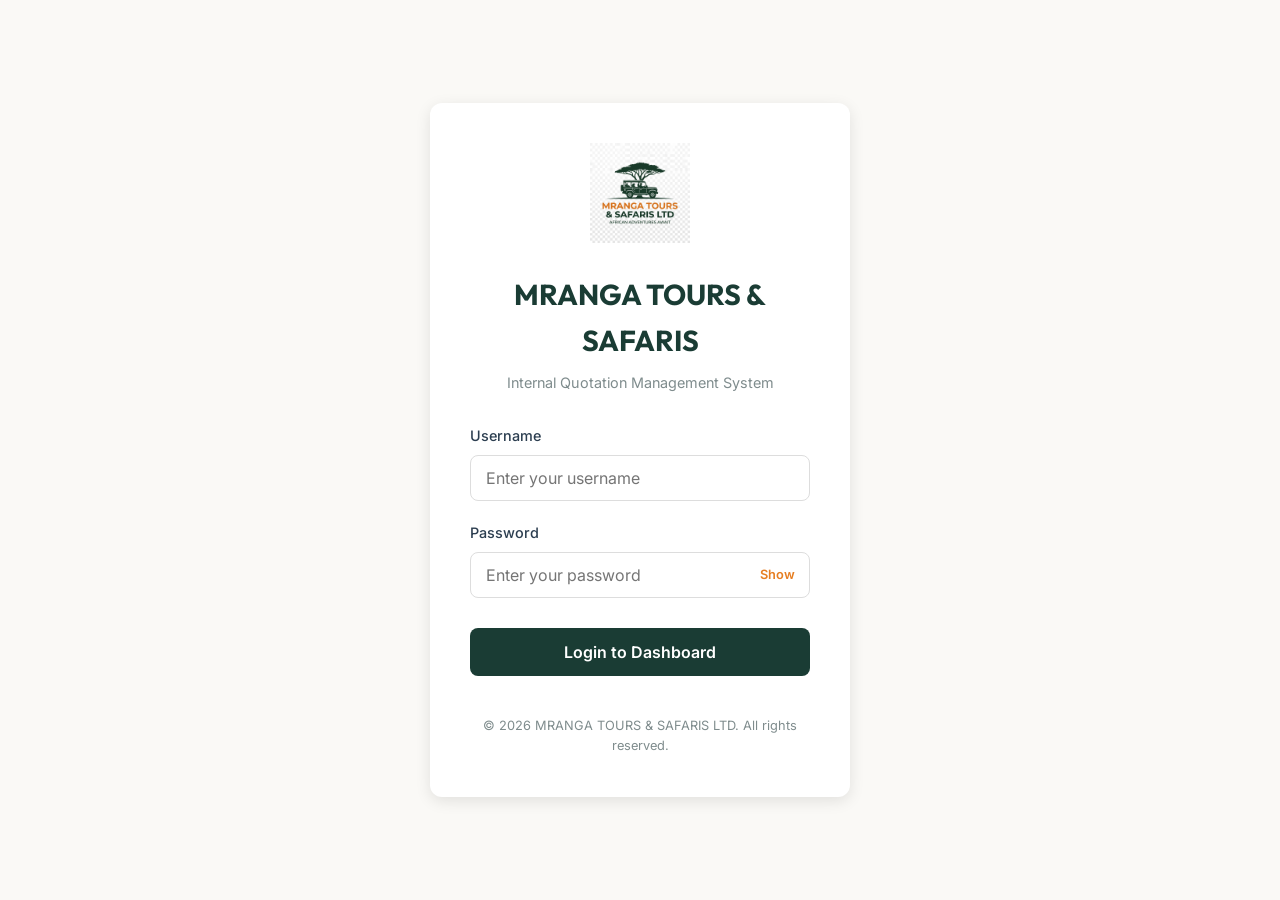
==== index.html @ 2ca01f6d "QuoCalc" ====
<!DOCTYPE html>
<html lang="en">
<head>
    <meta charset="UTF-8">
    <meta name="viewport" content="width=device-width, initial-scale=1.0">
    <title>Login - MRANGA TOURS & SAFARIS LTD</title>
    <!-- Google Fonts: Inter and Outfit -->
    <link href="https://fonts.googleapis.com/css2?family=Inter:wght@400;500;600&family=Outfit:wght@600;700&display=swap" rel="stylesheet">
    <link rel="stylesheet" href="css/style.css">
</head>
<body class="login-body">
    <main class="login-container">
        <div class="login-card">
            <div class="login-header">
                <img src="assets/logo.png" alt="Mranga Tours & Safaris Ltd Logo" class="login-logo">
                <h1 class="login-title">MRANGA TOURS & SAFARIS</h1>
                <p class="login-subtitle">Internal Quotation Management System</p>
            </div>
            
            <form id="login-form">
                <div class="form-group">
                    <label for="username">Username</label>
                    <input type="text" id="username" name="username" placeholder="Enter your username" required>
                </div>
                
                <div class="form-group">
                    <label for="password">Password</label>
                    <div class="password-wrapper">
                        <input type="password" id="password" name="password" placeholder="Enter your password" required>
                        <button type="button" id="toggle-password" class="toggle-btn" aria-label="Toggle password visibility">
                            <span class="icon-show">Show</span>
                            <span class="icon-hide hidden">Hide</span>
                        </button>
                    </div>
                </div>
                
                <div id="error-message" class="error-message hidden">
                    Invalid username or password. Please try again.
                </div>
                
                <button type="submit" class="login-submit-btn">Login to Dashboard</button>
            </form>
            
            <footer class="login-footer">
                &copy; 2026 MRANGA TOURS & SAFARIS LTD. All rights reserved.
            </footer>
        </div>
    </main>

    <script src="js/auth.js"></script>
</body>
</html>
---- css/style.css ----
/* CSS Design System for MRANGA TOURS & SAFARIS LTD */

@import url('https://fonts.googleapis.com/css2?family=Inter:wght@400;500;600&family=Outfit:wght@600;700&display=swap');

:root {
    --primary-green: #1A3C34;
    --accent-orange: #E67E22;
    --light-beige: #FAF9F6;
    --text-dark: #2C3E50;
    --text-muted: #7F8C8D;
    --white: #FFFFFF;
    --error-red: #E74C3C;
    --shadow: 0 4px 15px rgba(0, 0, 0, 0.1);
    --border-radius: 8px;
    --card-radius: 12px;
}

* {
    margin: 0;
    padding: 0;
    box-sizing: border-box;
    font-family: 'Inter', sans-serif;
}

body {
    background-color: var(--light-beige);
    color: var(--text-dark);
    line-height: 1.6;
}

h1, h2, h3, h4, .section-title, .header-title {
    font-family: 'Outfit', sans-serif;
}

/* --- Login Page --- */
.login-body {
    display: flex;
    align-items: center;
    justify-content: center;
    min-height: 100vh;
}

.login-container {
    width: 100%;
    max-width: 420px;
}

.login-card {
    background: var(--white);
    padding: 40px;
    border-radius: var(--card-radius);
    box-shadow: var(--shadow);
    text-align: center;
}

.login-logo {
    width: 100px;
    margin-bottom: 20px;
}

.login-title {
    font-size: 1.8rem;
    color: var(--primary-green);
    margin-bottom: 8px;
}

.login-subtitle {
    color: var(--text-muted);
    font-size: 0.9rem;
    margin-bottom: 30px;
}

.form-group {
    text-align: left;
    margin-bottom: 20px;
}

label {
    display: block;
    font-weight: 500;
    margin-bottom: 8px;
    font-size: 0.9rem;
}

input, select, textarea {
    width: 100%;
    padding: 12px 15px;
    border: 1px solid #DDD;
    border-radius: var(--border-radius);
    font-size: 1rem;
    transition: border-color 0.3s ease;
}

input:focus, select:focus, textarea:focus {
    outline: none;
    border-color: var(--primary-green);
}

.password-wrapper {
    position: relative;
    display: flex;
    align-items: center;
}

.toggle-btn {
    position: absolute;
    right: 15px;
    background: none;
    border: none;
    color: var(--accent-orange);
    cursor: pointer;
    font-size: 0.8rem;
    font-weight: 600;
}

.login-submit-btn {
    width: 100%;
    padding: 14px;
    background: var(--primary-green);
    color: var(--white);
    border: none;
    border-radius: var(--border-radius);
    font-size: 1rem;
    font-weight: 600;
    cursor: pointer;
    margin-top: 10px;
    transition: background 0.3s ease;
}

.login-submit-btn:hover {
    background: #234d43;
}

.error-message {
    color: var(--error-red);
    font-size: 0.9rem;
    margin-bottom: 15px;
}

.login-footer {
    margin-top: 40px;
    font-size: 0.8rem;
    color: var(--text-muted);
}

.hidden {
    display: none !important;
}

/* --- Dashboard --- */
.dashboard-header {
    background: var(--primary-green);
    color: var(--white);
    padding: 15px 30px;
    display: flex;
    justify-content: space-between;
    align-items: center;
    box-shadow: var(--shadow);
}

.header-left {
    display: flex;
    align-items: center;
    gap: 15px;
}

.header-logo {
    height: 50px;
    background: white;
    border-radius: 5px;
    padding: 2px;
}

.header-title {
    font-size: 1.4rem;
    letter-spacing: 1px;
}

.user-display {
    margin-right: 20px;
    font-size: 0.9rem;
}

.logout-btn {
    background: var(--accent-orange);
    color: var(--white);
    border: none;
    padding: 8px 18px;
    border-radius: 5px;
    cursor: pointer;
    font-weight: 600;
}

.dashboard-main {
    padding: 30px;
}

.dashboard-grid {
    display: grid;
    grid-template-columns: 1fr 1fr;
    gap: 30px;
    max-width: 1400px;
    margin: 0 auto;
}

.section-card {
    background: var(--white);
    padding: 25px;
    border-radius: var(--card-radius);
    box-shadow: var(--shadow);
}

.section-title {
    color: var(--primary-green);
    margin-bottom: 25px;
    border-bottom: 2px solid var(--accent-orange);
    padding-bottom: 10px;
    display: inline-block;
}

.form-row {
    display: flex;
    gap: 15px;
    margin-bottom: 20px;
}

.form-group.half { flex: 1; }
.form-group.third { flex: 1; }
.form-group.quarter { flex: 1; }

textarea {
    resize: vertical;
    min-height: 80px;
}

.form-actions {
    display: flex;
    gap: 15px;
    margin-top: 20px;
}

.clear-btn {
    flex: 1;
    padding: 12px;
    background: #eee;
    color: var(--text-dark);
    border: none;
    border-radius: var(--border-radius);
    cursor: pointer;
    font-weight: 600;
}

.download-btn {
    flex: 2;
    padding: 12px;
    background: var(--accent-orange);
    color: var(--white);
    border: none;
    border-radius: var(--border-radius);
    cursor: pointer;
    font-weight: 600;
}

/* --- Quotation Card Preview --- */
.preview-container {
    position: sticky;
    top: 30px;
}

.preview-card {
    background: var(--white);
    width: 210mm; /* A4 width */
    min-height: 297mm; /* A4 height */
    padding: 40px;
    margin: 0 auto;
    box-shadow: 0 0 20px rgba(0,0,0,0.1);
    display: flex;
    flex-direction: column;
    color: #333;
}

.preview-header {
    display: flex;
    justify-content: space-between;
    align-items: flex-start;
    border-bottom: 2px solid var(--primary-green);
    padding-bottom: 20px;
    margin-bottom: 30px;
}

.preview-logo {
    width: 60px;
}

.preview-company-name {
    font-size: 1.4rem;
    color: var(--primary-green);
    margin-top: 10px;
}

.preview-title h3 {
    font-size: 2rem;
    color: var(--accent-orange);
}

.preview-details {
    display: flex;
    justify-content: space-between;
    margin-bottom: 30px;
    font-size: 0.9rem;
}

.preview-body {
    flex: 1;
}

.client-section, .package-section, .notes-section {
    margin-bottom: 25px;
}

.client-section h4, .package-section h4 {
    color: var(--primary-green);
    border-bottom: 1px solid #EEE;
    padding-bottom: 5px;
    margin-bottom: 15px;
    font-size: 1.1rem;
}

.preview-table {
    width: 100%;
    border-collapse: collapse;
    margin-bottom: 30px;
}

.preview-table th {
    background: #F8F9FA;
    border: 1px solid #EEE;
    padding: 12px;
    text-align: left;
    color: var(--primary-green);
}

.preview-table td {
    border: 1px solid #EEE;
    padding: 12px;
}

.text-right {
    text-align: right;
}

.grand-total-row {
    background: #F8F9FA;
    font-weight: 700;
    color: var(--primary-green);
    font-size: 1.2rem;
}

.preview-footer {
    border-top: 1px solid #EEE;
    padding-top: 20px;
    margin-top: 40px;
    display: flex;
    justify-content: space-between;
    font-size: 0.8rem;
    color: var(--text-muted);
}

.footer-tagline {
    font-style: italic;
    color: var(--accent-orange);
    font-weight: 600;
}

.download-message {
    background: var(--primary-green);
    color: white;
    padding: 15px;
    border-radius: 5px;
    margin-top: 20px;
    text-align: center;
}

/* Responsive */
@media (max-width: 1400px) {
    .preview-card {
        width: 100%;
        min-height: auto;
    }
}

@media (max-width: 1024px) {
    .dashboard-grid {
        grid-template-columns: 1fr;
    }
    
    .preview-container {
        position: static;
    }
}
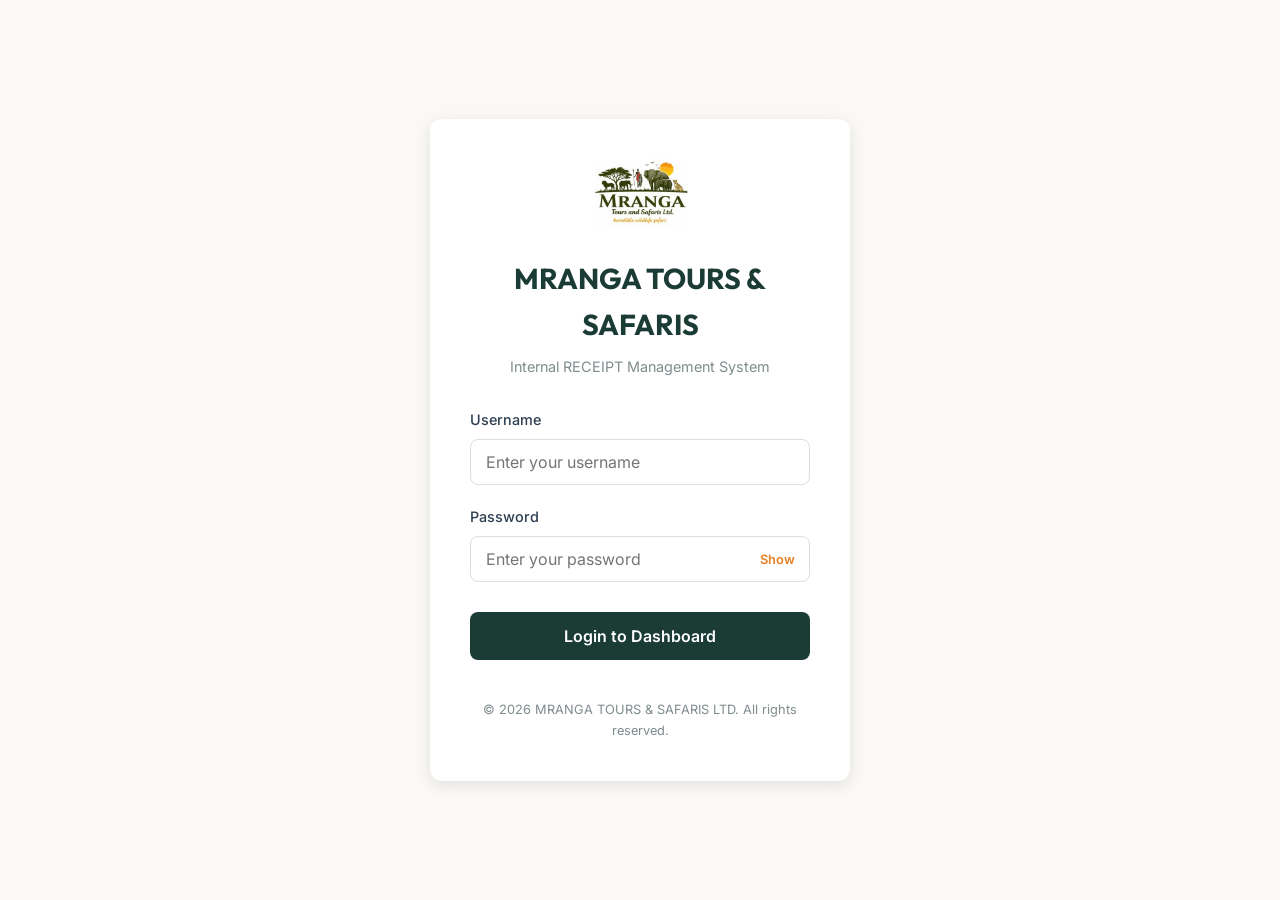
==== commit d2c2ba91: "changed the name" ====
--- a/index.html
+++ b/index.html
@@ -3,7 +3,7 @@
 <head>
     <meta charset="UTF-8">
     <meta name="viewport" content="width=device-width, initial-scale=1.0">
-    <title>Login - MRANGA TOURS & SAFARIS LTD</title>
+    <title>Login - MRANGA TOURS & SAFARIS LTD - RECEIPT</title>
     <!-- Google Fonts: Inter and Outfit -->
     <link href="https://fonts.googleapis.com/css2?family=Inter:wght@400;500;600&family=Outfit:wght@600;700&display=swap" rel="stylesheet">
     <link rel="stylesheet" href="css/style.css">
@@ -14,7 +14,7 @@
             <div class="login-header">
                 <img src="assets/logo.png" alt="Mranga Tours & Safaris Ltd Logo" class="login-logo">
                 <h1 class="login-title">MRANGA TOURS & SAFARIS</h1>
-                <p class="login-subtitle">Internal Quotation Management System</p>
+                <p class="login-subtitle">Internal RECEIPT Management System</p>
             </div>
             
             <form id="login-form">
--- a/css/style.css
+++ b/css/style.css
@@ -261,7 +261,7 @@
     font-weight: 600;
 }
 
-/* --- Quotation Card Preview --- */
+/* --- Receipt Card Preview --- */
 .preview-container {
     position: sticky;
     top: 30px;
@@ -381,6 +381,97 @@
     text-align: center;
 }
 
+/* --- Terms & Conditions --- */
+.form-section-header {
+    margin-top: 30px;
+    margin-bottom: 15px;
+    border-bottom: 1px solid #EEE;
+    padding-bottom: 5px;
+}
+
+.subsection-title {
+    font-size: 1.1rem;
+    color: var(--primary-green);
+}
+
+.checkbox-group {
+    display: flex;
+    gap: 20px;
+    background: #F9F9F9;
+    padding: 12px;
+    border-radius: var(--border-radius);
+    border: 1px solid #DDD;
+}
+
+.checkbox-label {
+    display: flex;
+    align-items: center;
+    gap: 8px;
+    font-size: 0.95rem;
+    cursor: pointer;
+}
+
+.checkbox-label input {
+    width: auto;
+}
+
+.terms-section {
+    margin-top: 20px;
+    padding: 15px;
+    background: #FDFDFD;
+    border: 1px solid #EEE;
+    border-radius: 5px;
+}
+
+.terms-section h5 {
+    color: var(--primary-green);
+    margin-bottom: 10px;
+    font-size: 1rem;
+    border-bottom: 1px solid #EEE;
+    padding-bottom: 5px;
+}
+
+.terms-grid {
+    display: grid;
+    grid-template-columns: 1fr 1fr;
+    gap: 10px;
+    font-size: 0.85rem;
+}
+
+.term-item {
+    margin-bottom: 5px;
+}
+
+.term-item strong {
+    color: var(--primary-green);
+}
+
+.general-conditions {
+    margin-top: 15px;
+    padding-top: 10px;
+    border-top: 1px dashed #DDD;
+    font-size: 0.85rem;
+    color: #333; /* Darker for better clarity */
+}
+
+.condition-item {
+    display: flex;
+    gap: 10px;
+    margin-bottom: 10px;
+    line-height: 1.5;
+    align-items: flex-start;
+}
+
+.condition-label {
+    font-weight: 700;
+    color: var(--primary-green);
+    min-width: 25px;
+}
+
+.condition-text {
+    flex: 1;
+}
+
 /* Responsive */
 @media (max-width: 1400px) {
     .preview-card {
@@ -389,6 +480,85 @@
     }
 }
 
+@media (max-width: 992px) {
+    .dashboard-container {
+        flex-direction: column;
+    }
+    
+    .form-section, .preview-section {
+        width: 100%;
+        position: static;
+    }
+    
+    .preview-section {
+        height: auto;
+        padding-bottom: 20px;
+    }
+
+    .preview-card {
+        margin: 0 auto;
+    }
+}
+
+@media (max-width: 768px) {
+    .form-row {
+        flex-direction: column;
+        gap: 15px;
+    }
+    
+    .form-group.half, .form-group.quarter {
+        width: 100%;
+    }
+
+    .preview-card {
+        padding: 20px;
+    }
+
+    .preview-header img {
+        height: 60px;
+    }
+
+    .preview-header h1 {
+        font-size: 1.2rem;
+    }
+
+    h5 {
+        font-size: 1.1rem;
+    }
+
+    .table-container {
+        overflow-x: auto;
+    }
+
+    table th, table td {
+        padding: 8px;
+        font-size: 0.85rem;
+    }
+
+    .download-btn {
+        padding: 15px;
+        font-size: 1rem;
+    }
+}
+
+@media (max-width: 480px) {
+    .main-nav {
+        padding: 10px 20px;
+    }
+    
+    .branding .logo {
+        height: 35px;
+    }
+
+    .dashboard-container {
+        padding: 10px;
+    }
+
+    .form-section {
+        padding: 20px;
+    }
+}
+
 @media (max-width: 1024px) {
     .dashboard-grid {
         grid-template-columns: 1fr;
